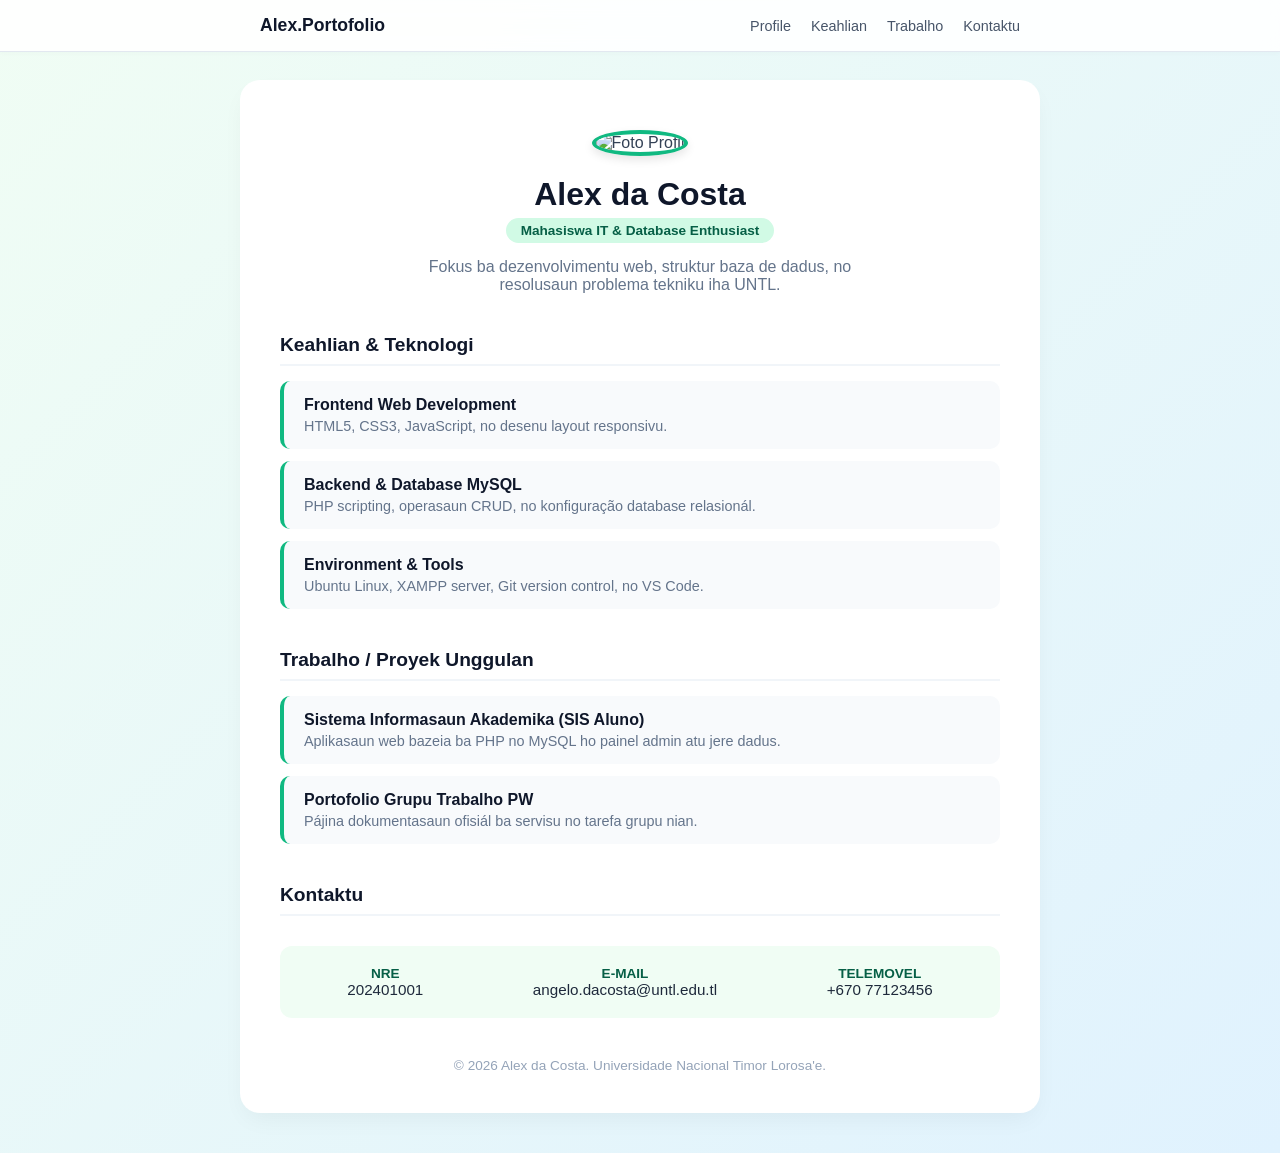
==== index.html @ 005ca025 "Commit pertama portofolio" ====
<!DOCTYPE html>
<html lang="tet">
<head>
    <meta charset="UTF-8">
    <meta name="viewport" content="width=device-width, initial-scale=1.0">
    <title>Portofolio - Creative Style with Header</title>
    <style>
        * { margin: 0; padding: 0; box-sizing: border-box; font-family: 'Segoe UI', Tahoma, sans-serif; scroll-behavior: smooth; }
        body { background: linear-gradient(135deg, #f0fdf4 0%, #e0f2fe 100%); color: #334155; min-height: 100vh; padding-top: 80px; padding-bottom: 40px; }
        
        /* Header Navigasi */
        header { background: rgba(255, 255, 255, 0.9); backdrop-filter: blur(10px); position: fixed; width: 100%; top: 0; z-index: 1000; border-bottom: 1px solid #e2e8f0; box-shadow: 0 2px 4px rgba(0,0,0,0.02); }
        nav { display: flex; justify-content: space-between; align-items: center; max-width: 800px; margin: 0 auto; padding: 15px 20px; }
        .logo { font-weight: 700; color: #0f172a; font-size: 1.1rem; }
        nav ul { display: flex; list-style: none; gap: 20px; }
        nav ul li a { text-decoration: none; color: #475569; font-size: 0.9rem; font-weight: 500; transition: color 0.3s; }
        nav ul li a:hover { color: #10b981; }

        /* Wrapper Utama */
        .wrapper { max-width: 800px; margin: 0 auto; background: #ffffff; border-radius: 20px; box-shadow: 0 10px 25px -5px rgba(0,0,0,0.05); padding: 40px; }
        
        /* Bagian Profil */
        .profile-header { text-align: center; margin-bottom: 40px; padding-top: 10px; }
        .profile-pic { width: 130px; height: 130px; border-radius: 50%; object-fit: cover; border: 4px solid #10b981; margin-bottom: 20px; box-shadow: 0 4px 10px rgba(0,0,0,0.1); }
        .profile-header h1 { font-size: 2rem; color: #0f172a; margin-bottom: 5px; }
        .badge { display: inline-block; background: #d1fae5; color: #065f46; padding: 5px 15px; border-radius: 20px; font-size: 0.85rem; font-weight: 600; margin-bottom: 15px; }
        .profile-header p { color: #64748b; font-size: 1rem; max-width: 500px; margin: 0 auto; }
        
        .section-title { font-size: 1.2rem; color: #0f172a; border-bottom: 2px solid #f1f5f9; padding-bottom: 8px; margin: 40px 0 15px; font-weight: 700; }
        .list-group { display: flex; flex-direction: column; gap: 12px; }
        .list-item { background: #f8fafc; padding: 15px 20px; border-radius: 10px; border-left: 4px solid #10b981; }
        .list-item h4 { color: #0f172a; font-size: 1rem; margin-bottom: 4px; }
        .list-item p { color: #64748b; font-size: 0.9rem; }
        
        /* Bagian Kontak */
        .contact-info { display: flex; justify-content: space-around; background: #f0fdf4; padding: 20px; border-radius: 12px; text-align: center; margin-top: 30px; flex-wrap: wrap; gap: 15px; }
        .contact-info div p:first-child { font-weight: 600; color: #065f46; font-size: 0.85rem; text-transform: uppercase; }
        .contact-info div p:last-child { color: #1e293b; font-size: 0.95rem; }
        
        .footer-note { text-align: center; margin-top: 40px; color: #94a3b8; font-size: 0.85rem; }
    </style>
</head>
<body>

    <!-- Header dengan Menu Navigasi -->
    <header>
        <nav>
            <div class="logo">Alex.Portofolio</div>
            <ul>
                <li><a href="#profile">Profile</a></li>
                <li><a href="#keahlian">Keahlian</a></li>
                <li><a href="#trabalho">Trabalho</a></li>
                <li><a href="#kontaktu">Kontaktu</a></li>
            </ul>
        </nav>
    </header>

    <div class="wrapper">
        <!-- Bagian Profile -->
        <section id="profile" class="profile-header">
            <img src="https://images.unsplash.com/photo-1500648767791-00dcc994a43e?w=400&h=400&fit=crop&crop=faces" alt="Foto Profil" class="profile-pic">
            <h1>Alex da Costa</h1>
            <span class="badge">Mahasiswa IT & Database Enthusiast</span>
            <p>Fokus ba dezenvolvimentu web, struktur baza de dadus, no resolusaun problema tekniku iha UNTL.</p>
        </section>

        <!-- Bagian Keahlian -->
        <section id="keahlian">
            <div class="section-title">Keahlian & Teknologi</div>
            <div class="list-group">
                <div class="list-item">
                    <h4>Frontend Web Development</h4>
                    <p>HTML5, CSS3, JavaScript, no desenu layout responsivu.</p>
                </div>
                <div class="list-item">
                    <h4>Backend & Database MySQL</h4>
                    <p>PHP scripting, operasaun CRUD, no konfiguração database relasionál.</p>
                </div>
                <div class="list-item">
                    <h4>Environment & Tools</h4>
                    <p>Ubuntu Linux, XAMPP server, Git version control, no VS Code.</p>
                </div>
            </div>
        </section>

        <!-- Bagian Trabalho (Proyek) -->
        <section id="trabalho">
            <div class="section-title">Trabalho / Proyek Unggulan</div>
            <div class="list-group">
                <div class="list-item">
                    <h4>Sistema Informasaun Akademika (SIS Aluno)</h4>
                    <p>Aplikasaun web bazeia ba PHP no MySQL ho painel admin atu jere dadus.</p>
                </div>
                <div class="list-item">
                    <h4>Portofolio Grupu Trabalho PW</h4>
                    <p>Pájina dokumentasaun ofisiál ba servisu no tarefa grupu nian.</p>
                </div>
            </div>
        </section>

        <!-- Bagian Kontaktu -->
        <section id="kontaktu">
            <div class="section-title">Kontaktu</div>
            <div class="contact-info">
                <div>
                    <p>NRE</p>
                    <p>202401001</p>
                </div>
                <div>
                    <p>E-mail</p>
                    <p>angelo.dacosta@untl.edu.tl</p>
                </div>
                <div>
                    <p>Telemovel</p>
                    <p>+670 77123456</p>
                </div>
            </div>
        </section>

        <div class="footer-note">
            <p>&copy; 2026 Alex da Costa. Universidade Nacional Timor Lorosa'e.</p>
        </div>
    </div>

</body>
</html>
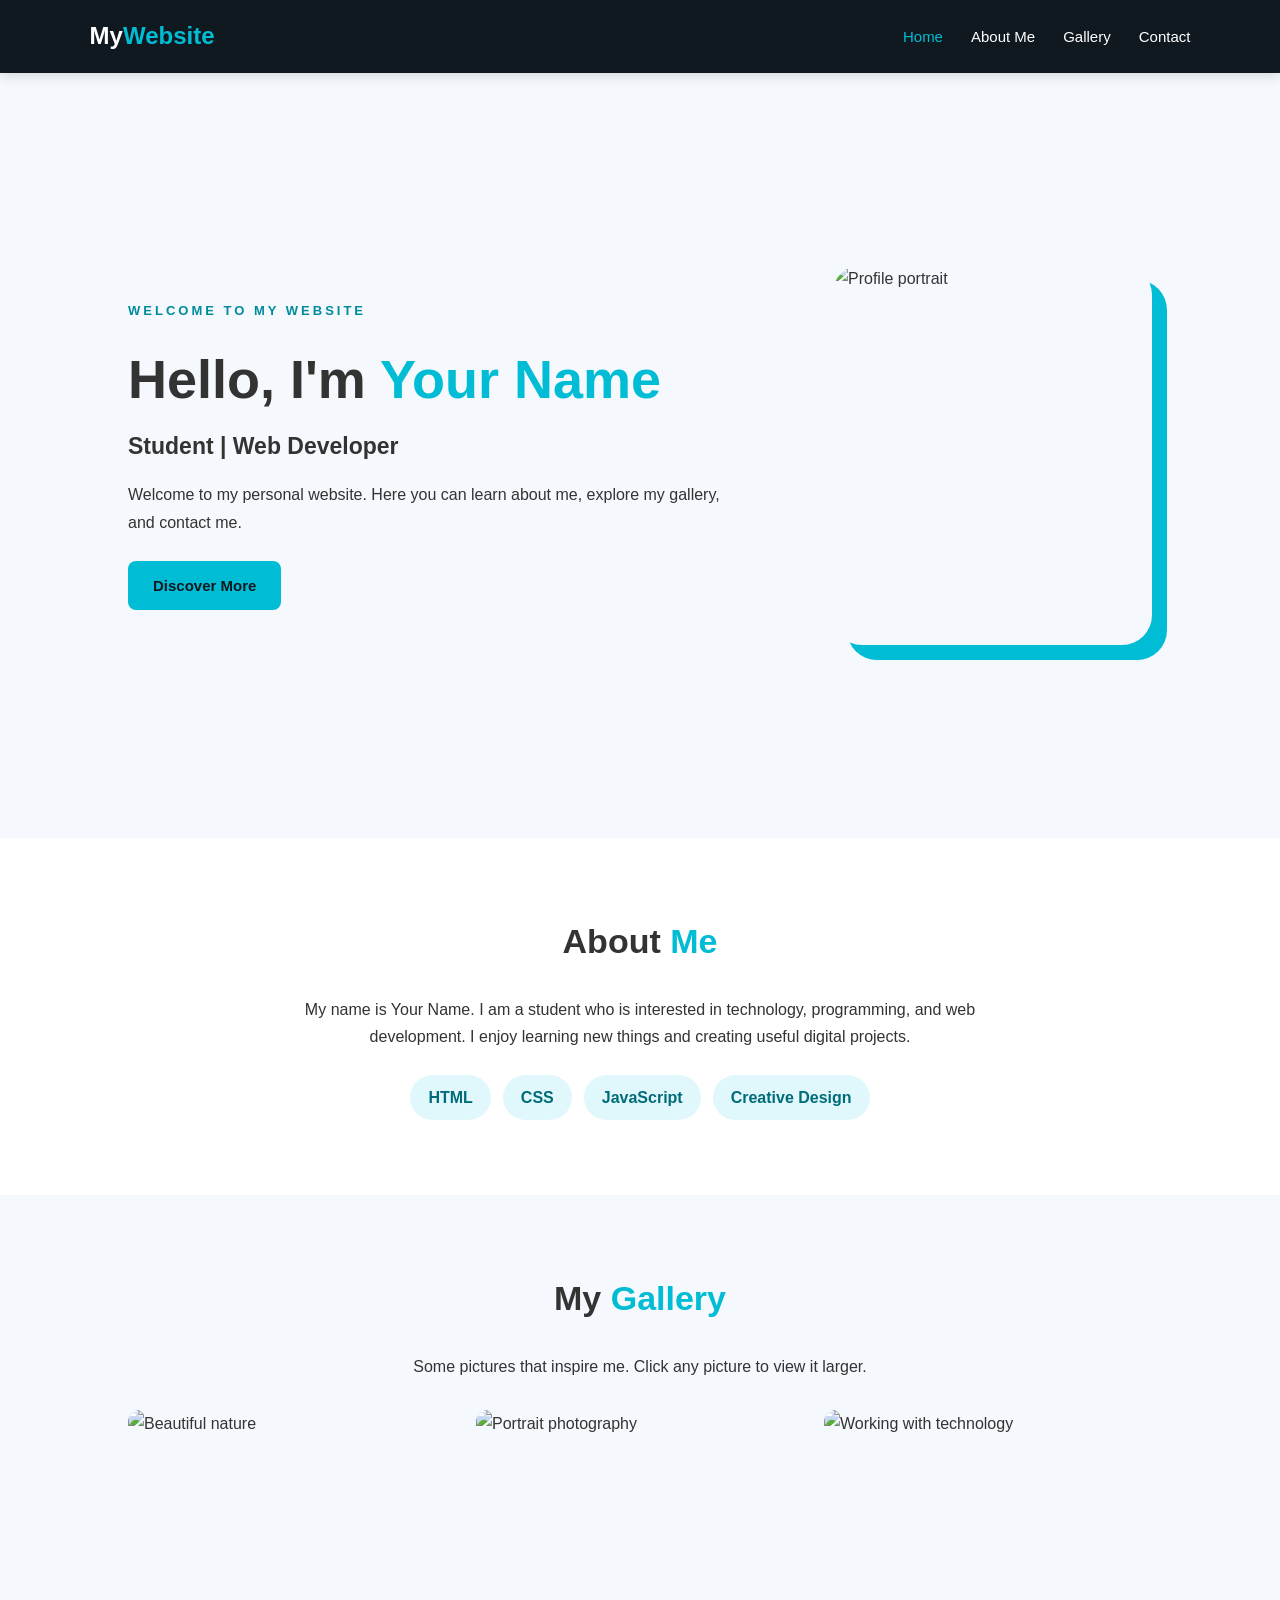
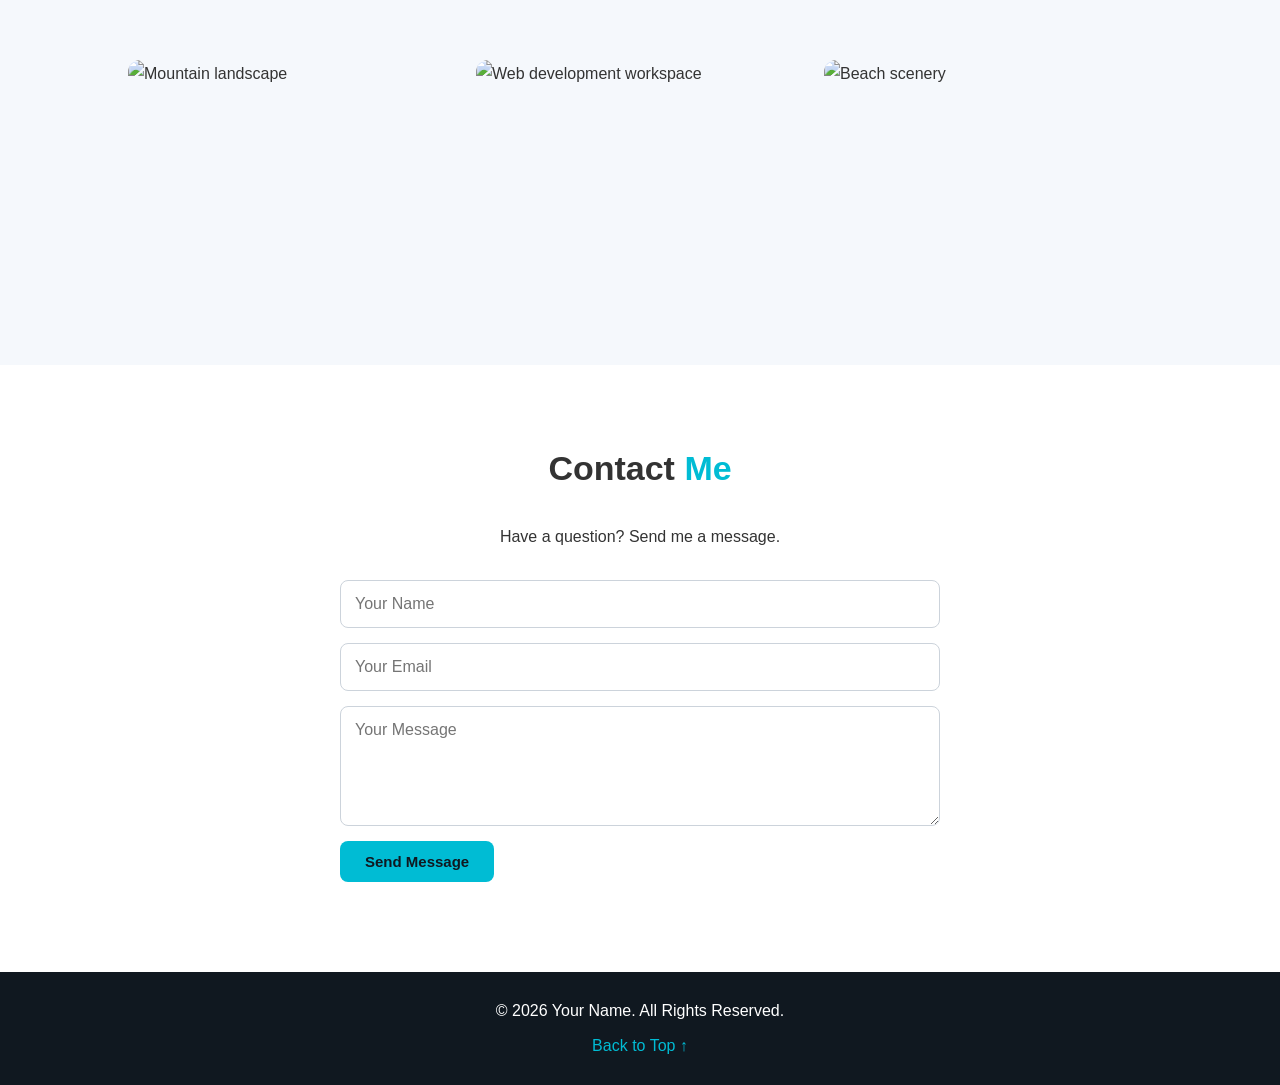
==== commit eafe123a: "update web" ====
--- a/index.html
+++ b/index.html
@@ -1,126 +1,142 @@
+
 <!DOCTYPE html>
-<html lang="tet">
+<html lang="en">
 <head>
     <meta charset="UTF-8">
     <meta name="viewport" content="width=device-width, initial-scale=1.0">
-    <title>Portofolio - Creative Style with Header</title>
-    <style>
-        * { margin: 0; padding: 0; box-sizing: border-box; font-family: 'Segoe UI', Tahoma, sans-serif; scroll-behavior: smooth; }
-        body { background: linear-gradient(135deg, #f0fdf4 0%, #e0f2fe 100%); color: #334155; min-height: 100vh; padding-top: 80px; padding-bottom: 40px; }
-        
-        /* Header Navigasi */
-        header { background: rgba(255, 255, 255, 0.9); backdrop-filter: blur(10px); position: fixed; width: 100%; top: 0; z-index: 1000; border-bottom: 1px solid #e2e8f0; box-shadow: 0 2px 4px rgba(0,0,0,0.02); }
-        nav { display: flex; justify-content: space-between; align-items: center; max-width: 800px; margin: 0 auto; padding: 15px 20px; }
-        .logo { font-weight: 700; color: #0f172a; font-size: 1.1rem; }
-        nav ul { display: flex; list-style: none; gap: 20px; }
-        nav ul li a { text-decoration: none; color: #475569; font-size: 0.9rem; font-weight: 500; transition: color 0.3s; }
-        nav ul li a:hover { color: #10b981; }
-
-        /* Wrapper Utama */
-        .wrapper { max-width: 800px; margin: 0 auto; background: #ffffff; border-radius: 20px; box-shadow: 0 10px 25px -5px rgba(0,0,0,0.05); padding: 40px; }
-        
-        /* Bagian Profil */
-        .profile-header { text-align: center; margin-bottom: 40px; padding-top: 10px; }
-        .profile-pic { width: 130px; height: 130px; border-radius: 50%; object-fit: cover; border: 4px solid #10b981; margin-bottom: 20px; box-shadow: 0 4px 10px rgba(0,0,0,0.1); }
-        .profile-header h1 { font-size: 2rem; color: #0f172a; margin-bottom: 5px; }
-        .badge { display: inline-block; background: #d1fae5; color: #065f46; padding: 5px 15px; border-radius: 20px; font-size: 0.85rem; font-weight: 600; margin-bottom: 15px; }
-        .profile-header p { color: #64748b; font-size: 1rem; max-width: 500px; margin: 0 auto; }
-        
-        .section-title { font-size: 1.2rem; color: #0f172a; border-bottom: 2px solid #f1f5f9; padding-bottom: 8px; margin: 40px 0 15px; font-weight: 700; }
-        .list-group { display: flex; flex-direction: column; gap: 12px; }
-        .list-item { background: #f8fafc; padding: 15px 20px; border-radius: 10px; border-left: 4px solid #10b981; }
-        .list-item h4 { color: #0f172a; font-size: 1rem; margin-bottom: 4px; }
-        .list-item p { color: #64748b; font-size: 0.9rem; }
-        
-        /* Bagian Kontak */
-        .contact-info { display: flex; justify-content: space-around; background: #f0fdf4; padding: 20px; border-radius: 12px; text-align: center; margin-top: 30px; flex-wrap: wrap; gap: 15px; }
-        .contact-info div p:first-child { font-weight: 600; color: #065f46; font-size: 0.85rem; text-transform: uppercase; }
-        .contact-info div p:last-child { color: #1e293b; font-size: 0.95rem; }
-        
-        .footer-note { text-align: center; margin-top: 40px; color: #94a3b8; font-size: 0.85rem; }
-    </style>
+    <title>My Personal Website</title>
+    <link rel="stylesheet" href="style.css">
 </head>
 <body>
 
-    <!-- Header dengan Menu Navigasi -->
-    <header>
-        <nav>
-            <div class="logo">Alex.Portofolio</div>
-            <ul>
-                <li><a href="#profile">Profile</a></li>
-                <li><a href="#keahlian">Keahlian</a></li>
-                <li><a href="#trabalho">Trabalho</a></li>
-                <li><a href="#kontaktu">Kontaktu</a></li>
-            </ul>
+    <!-- Navigation -->
+    <header class="header">
+        <a href="#home" class="logo">My<span>Website</span></a>
+
+        <button class="menu-toggle"
+                id="menu-toggle"
+                aria-label="Open navigation menu"
+                aria-expanded="false"
+                aria-controls="navbar">
+            ☰
+        </button>
+
+        <nav class="navbar" id="navbar">
+            <a href="#home" class="nav-link active">Home</a>
+            <a href="#about" class="nav-link">About Me</a>
+            <a href="#gallery" class="nav-link">Gallery</a>
+            <a href="#contact" class="nav-link">Contact</a>
         </nav>
     </header>
 
-    <div class="wrapper">
-        <!-- Bagian Profile -->
-        <section id="profile" class="profile-header">
-            <img src="https://images.unsplash.com/photo-1500648767791-00dcc994a43e?w=400&h=400&fit=crop&crop=faces" alt="Foto Profil" class="profile-pic">
-            <h1>Alex da Costa</h1>
-            <span class="badge">Mahasiswa IT & Database Enthusiast</span>
-            <p>Fokus ba dezenvolvimentu web, struktur baza de dadus, no resolusaun problema tekniku iha UNTL.</p>
-        </section>
+    <!-- Home -->
+    <section id="home" class="home">
+        <div class="home-content">
+            <p class="subtitle">WELCOME TO MY WEBSITE</p>
+            <h1>Hello, I'm <span>Your Name</span></h1>
+            <h2>Student | Web Developer</h2>
+            <p>
+                Welcome to my personal website.
+                Here you can learn about me, explore my gallery,
+                and contact me.
+            </p>
+            <a href="#about" class="btn">Discover More</a>
+        </div>
 
-        <!-- Bagian Keahlian -->
-        <section id="keahlian">
-            <div class="section-title">Keahlian & Teknologi</div>
-            <div class="list-group">
-                <div class="list-item">
-                    <h4>Frontend Web Development</h4>
-                    <p>HTML5, CSS3, JavaScript, no desenu layout responsivu.</p>
-                </div>
-                <div class="list-item">
-                    <h4>Backend & Database MySQL</h4>
-                    <p>PHP scripting, operasaun CRUD, no konfiguração database relasionál.</p>
-                </div>
-                <div class="list-item">
-                    <h4>Environment & Tools</h4>
-                    <p>Ubuntu Linux, XAMPP server, Git version control, no VS Code.</p>
-                </div>
+        <div class="home-image">
+            <img
+                src="https://images.unsplash.com/photo-1534528741775-53994a69daeb?auto=format&fit=crop&w=700&q=80"
+                alt="Profile portrait">
+        </div>
+    </section>
+
+    <!-- About Me -->
+    <section id="about" class="section about">
+        <h2 class="section-title">About <span>Me</span></h2>
+
+        <div class="about-content">
+            <p>
+                My name is Your Name. I am a student who is interested
+                in technology, programming, and web development.
+                I enjoy learning new things and creating useful
+                digital projects.
+            </p>
+
+            <div class="skills">
+                <span>HTML</span>
+                <span>CSS</span>
+                <span>JavaScript</span>
+                <span>Creative Design</span>
             </div>
-        </section>
+        </div>
+    </section>
 
-        <!-- Bagian Trabalho (Proyek) -->
-        <section id="trabalho">
-            <div class="section-title">Trabalho / Proyek Unggulan</div>
-            <div class="list-group">
-                <div class="list-item">
-                    <h4>Sistema Informasaun Akademika (SIS Aluno)</h4>
-                    <p>Aplikasaun web bazeia ba PHP no MySQL ho painel admin atu jere dadus.</p>
-                </div>
-                <div class="list-item">
-                    <h4>Portofolio Grupu Trabalho PW</h4>
-                    <p>Pájina dokumentasaun ofisiál ba servisu no tarefa grupu nian.</p>
-                </div>
-            </div>
-        </section>
+    <!-- Gallery -->
+    <section id="gallery" class="section gallery">
+        <h2 class="section-title">My <span>Gallery</span></h2>
+        <p class="section-description">
+            Some pictures that inspire me.
+            Click any picture to view it larger.
+        </p>
 
-        <!-- Bagian Kontaktu -->
-        <section id="kontaktu">
-            <div class="section-title">Kontaktu</div>
-            <div class="contact-info">
-                <div>
-                    <p>NRE</p>
-                    <p>202401001</p>
-                </div>
-                <div>
-                    <p>E-mail</p>
-                    <p>angelo.dacosta@untl.edu.tl</p>
-                </div>
-                <div>
-                    <p>Telemovel</p>
-                    <p>+670 77123456</p>
-                </div>
-            </div>
-        </section>
+        <div class="gallery-grid">
+            <img src="https://images.unsplash.com/photo-1500530855697-b586d89ba3ee?auto=format&fit=crop&w=700&q=80"
+                 alt="Beautiful nature" class="gallery-item">
 
-        <div class="footer-note">
-            <p>&copy; 2026 Alex da Costa. Universidade Nacional Timor Lorosa'e.</p>
+            <img src="https://images.unsplash.com/photo-1517841905240-472988babdf9?auto=format&fit=crop&w=700&q=80"
+                 alt="Portrait photography" class="gallery-item">
+
+            <img src="https://images.unsplash.com/photo-1516321318423-f06f85e504b3?auto=format&fit=crop&w=700&q=80"
+                 alt="Working with technology" class="gallery-item">
+
+            <img src="https://images.unsplash.com/photo-1470770841072-f978cf4d019e?auto=format&fit=crop&w=700&q=80"
+                 alt="Mountain landscape" class="gallery-item">
+
+            <img src="https://images.unsplash.com/photo-1498050108023-c5249f4df085?auto=format&fit=crop&w=700&q=80"
+                 alt="Web development workspace" class="gallery-item">
+
+            <img src="https://images.unsplash.com/photo-1507525428034-b723cf961d3e?auto=format&fit=crop&w=700&q=80"
+                 alt="Beach scenery" class="gallery-item">
         </div>
+    </section>
+
+    <!-- Image Lightbox -->
+    <div class="lightbox" id="lightbox" role="dialog"
+         aria-label="Enlarged gallery image" aria-modal="true" hidden>
+        <button class="lightbox-close" id="lightbox-close"
+                aria-label="Close image">&times;</button>
+        <img id="lightbox-image" src="" alt="">
     </div>
 
+    <!-- Contact -->
+    <section id="contact" class="section contact">
+        <h2 class="section-title">Contact <span>Me</span></h2>
+        <p class="section-description">
+            Have a question? Send me a message.
+        </p>
+
+        <form id="contact-form" class="contact-form">
+            <input type="text" id="name"
+                   placeholder="Your Name" required>
+
+            <input type="email" id="email"
+                   placeholder="Your Email" required>
+
+            <textarea id="message" rows="5"
+                      placeholder="Your Message" required></textarea>
+
+            <button type="submit" class="btn">Send Message</button>
+            <p id="form-status" role="status" aria-live="polite"></p>
+        </form>
+    </section>
+
+    <!-- Footer -->
+    <footer class="footer">
+        <p>&copy; <span id="year"></span> Your Name.
+           All Rights Reserved.</p>
+        <a href="#home">Back to Top ↑</a>
+    </footer>
+
+    <script src="script.js"></script>
 </body>
 </html>
--- a/style.css
+++ b/style.css
@@ -0,0 +1,418 @@
+
+/* General settings */
+* {
+    margin: 0;
+    padding: 0;
+    box-sizing: border-box;
+    scroll-behavior: smooth;
+}
+
+:root {
+    --primary: #00bcd4;
+    --dark: #101820;
+    --light: #f5f8fc;
+    --text: #333;
+}
+
+body {
+    font-family: Arial, Helvetica, sans-serif;
+    background: var(--light);
+    color: var(--text);
+    line-height: 1.7;
+}
+
+a {
+    text-decoration: none;
+}
+
+img {
+    max-width: 100%;
+    display: block;
+}
+
+/* Header and navigation */
+.header {
+    background: var(--dark);
+    color: white;
+    padding: 16px 7%;
+    display: flex;
+    justify-content: space-between;
+    align-items: center;
+    position: sticky;
+    top: 0;
+    z-index: 100;
+    box-shadow: 0 3px 12px #0002;
+}
+
+.logo {
+    color: white;
+    font-size: 24px;
+    font-weight: bold;
+}
+
+.logo span,
+.home-content h1 span,
+.section-title span {
+    color: var(--primary);
+}
+
+.navbar {
+    display: flex;
+    gap: 28px;
+}
+
+.nav-link {
+    color: white;
+    font-size: 15px;
+    transition: color 0.3s;
+}
+
+.nav-link:hover,
+.nav-link.active {
+    color: var(--primary);
+}
+
+.menu-toggle {
+    display: none;
+    border: 0;
+    background: transparent;
+    color: white;
+    font-size: 28px;
+    cursor: pointer;
+}
+
+/* Home */
+.home {
+    min-height: 85vh;
+    padding: 70px 10%;
+    display: flex;
+    align-items: center;
+    justify-content: space-between;
+    gap: 50px;
+}
+
+.home-content {
+    max-width: 600px;
+}
+
+.subtitle {
+    color: #008b9d;
+    letter-spacing: 3px;
+    font-size: 13px;
+    font-weight: bold;
+}
+
+.home-content h1 {
+    font-size: clamp(32px, 5vw, 54px);
+    line-height: 1.2;
+    margin: 15px 0;
+}
+
+.home-content h2 {
+    font-size: 23px;
+    margin-bottom: 15px;
+}
+
+.home-content p {
+    margin-bottom: 25px;
+}
+
+.home-image img {
+    width: 320px;
+    height: 380px;
+    object-fit: cover;
+    border-radius: 30px;
+    box-shadow: 15px 15px 0 var(--primary);
+}
+
+.btn {
+    display: inline-block;
+    padding: 12px 25px;
+    background: var(--primary);
+    color: var(--dark);
+    border: none;
+    border-radius: 8px;
+    font-size: 15px;
+    font-weight: bold;
+    cursor: pointer;
+    transition: transform 0.3s, background 0.3s;
+}
+
+.btn:hover {
+    background: #00a0b5;
+    transform: translateY(-3px);
+}
+
+/* Common section */
+.section {
+    padding: 75px 10%;
+    scroll-margin-top: 75px;
+}
+
+.section-title {
+    font-size: 34px;
+    text-align: center;
+    margin-bottom: 25px;
+}
+
+.section-description {
+    text-align: center;
+    margin: 0 auto 30px;
+    max-width: 600px;
+}
+
+/* About */
+.about {
+    background: white;
+}
+
+.about-content {
+    max-width: 750px;
+    margin: auto;
+    text-align: center;
+}
+
+.skills {
+    display: flex;
+    justify-content: center;
+    flex-wrap: wrap;
+    gap: 12px;
+    margin-top: 25px;
+}
+
+.skills span {
+    background: #e0f8fb;
+    color: #006c7a;
+    padding: 9px 18px;
+    border-radius: 25px;
+    font-weight: bold;
+}
+
+/* Gallery */
+.gallery-grid {
+    display: grid;
+    grid-template-columns: repeat(3, minmax(0, 1fr));
+    gap: 20px;
+}
+
+.gallery-item {
+    width: 100%;
+    height: 230px;
+    object-fit: cover;
+    border-radius: 12px;
+    cursor: pointer;
+    transition: transform 0.3s, box-shadow 0.3s;
+}
+
+.gallery-item:hover {
+    transform: scale(1.03);
+    box-shadow: 0 8px 20px #0002;
+}
+
+/* Lightbox */
+.lightbox {
+    position: fixed;
+    inset: 0;
+    background: #000e;
+    z-index: 200;
+    display: flex;
+    align-items: center;
+    justify-content: center;
+    padding: 50px 20px;
+}
+
+.lightbox[hidden] {
+    display: none;
+}
+
+.lightbox img {
+    max-width: 90%;
+    max-height: 85vh;
+    object-fit: contain;
+    border-radius: 10px;
+}
+
+.lightbox-close {
+    position: absolute;
+    top: 15px;
+    right: 25px;
+    color: white;
+    background: transparent;
+    border: none;
+    font-size: 42px;
+    cursor: pointer;
+}
+
+/* Contact */
+.contact {
+    background: white;
+}
+
+.contact-form {
+    max-width: 600px;
+    margin: auto;
+    display: flex;
+    flex-direction: column;
+    gap: 15px;
+}
+
+.contact-form input,
+.contact-form textarea {
+    width: 100%;
+    padding: 14px;
+    border: 1px solid #ccd3db;
+    border-radius: 8px;
+    font-family: inherit;
+    font-size: 16px;
+}
+
+.contact-form input:focus,
+.contact-form textarea:focus {
+    outline: 2px solid var(--primary);
+    border-color: transparent;
+}
+
+.contact-form textarea {
+    resize: vertical;
+}
+
+.contact-form .btn {
+    align-self: flex-start;
+}
+
+#form-status {
+    overflow-wrap: anywhere;
+}
+
+/* Footer */
+.footer {
+    padding: 25px 7%;
+    background: var(--dark);
+    color: white;
+    text-align: center;
+}
+
+.footer a {
+    display: inline-block;
+    color: var(--primary);
+    margin-top: 8px;
+}
+
+/* Tablet */
+@media (max-width: 900px) {
+    .header {
+        padding: 15px 5%;
+    }
+
+    .home {
+        padding: 60px 7%;
+        gap: 35px;
+    }
+
+    .home-image img {
+        width: 260px;
+        height: 320px;
+    }
+
+    .section {
+        padding: 60px 7%;
+    }
+
+    .gallery-grid {
+        grid-template-columns: repeat(2, minmax(0, 1fr));
+    }
+}
+
+/* Mobile */
+@media (max-width: 650px) {
+    .header {
+        padding: 14px 5%;
+    }
+
+    .logo {
+        font-size: 21px;
+    }
+
+    .menu-toggle {
+        display: block;
+    }
+
+    .navbar {
+        display: none;
+        position: absolute;
+        top: 100%;
+        left: 0;
+        right: 0;
+        background: var(--dark);
+        padding: 15px 5% 22px;
+        flex-direction: column;
+        gap: 0;
+    }
+
+    .navbar.open {
+        display: flex;
+    }
+
+    .nav-link {
+        padding: 12px 0;
+        border-bottom: 1px solid #ffffff20;
+    }
+
+    .home {
+        min-height: auto;
+        padding: 55px 7%;
+        flex-direction: column-reverse;
+        text-align: center;
+        gap: 35px;
+    }
+
+    .home-image img {
+        width: 220px;
+        height: 260px;
+        margin: auto;
+        box-shadow: 9px 9px 0 var(--primary);
+    }
+
+    .home-content h1 {
+        font-size: 36px;
+    }
+
+    .home-content h2 {
+        font-size: 20px;
+    }
+
+    .section {
+        padding: 55px 7%;
+    }
+
+    .section-title {
+        font-size: 29px;
+    }
+
+    .gallery-grid {
+        grid-template-columns: 1fr;
+        gap: 15px;
+    }
+
+    .gallery-item {
+        height: 240px;
+    }
+
+    .contact-form .btn {
+        width: 100%;
+    }
+
+    .footer {
+        font-size: 14px;
+    }
+}
+
+/* Reduce motion when requested */
+@media (prefers-reduced-motion: reduce) {
+    *,
+    *::before,
+    *::after {
+        scroll-behavior: auto !important;
+        transition: none !important;
+    }
+}
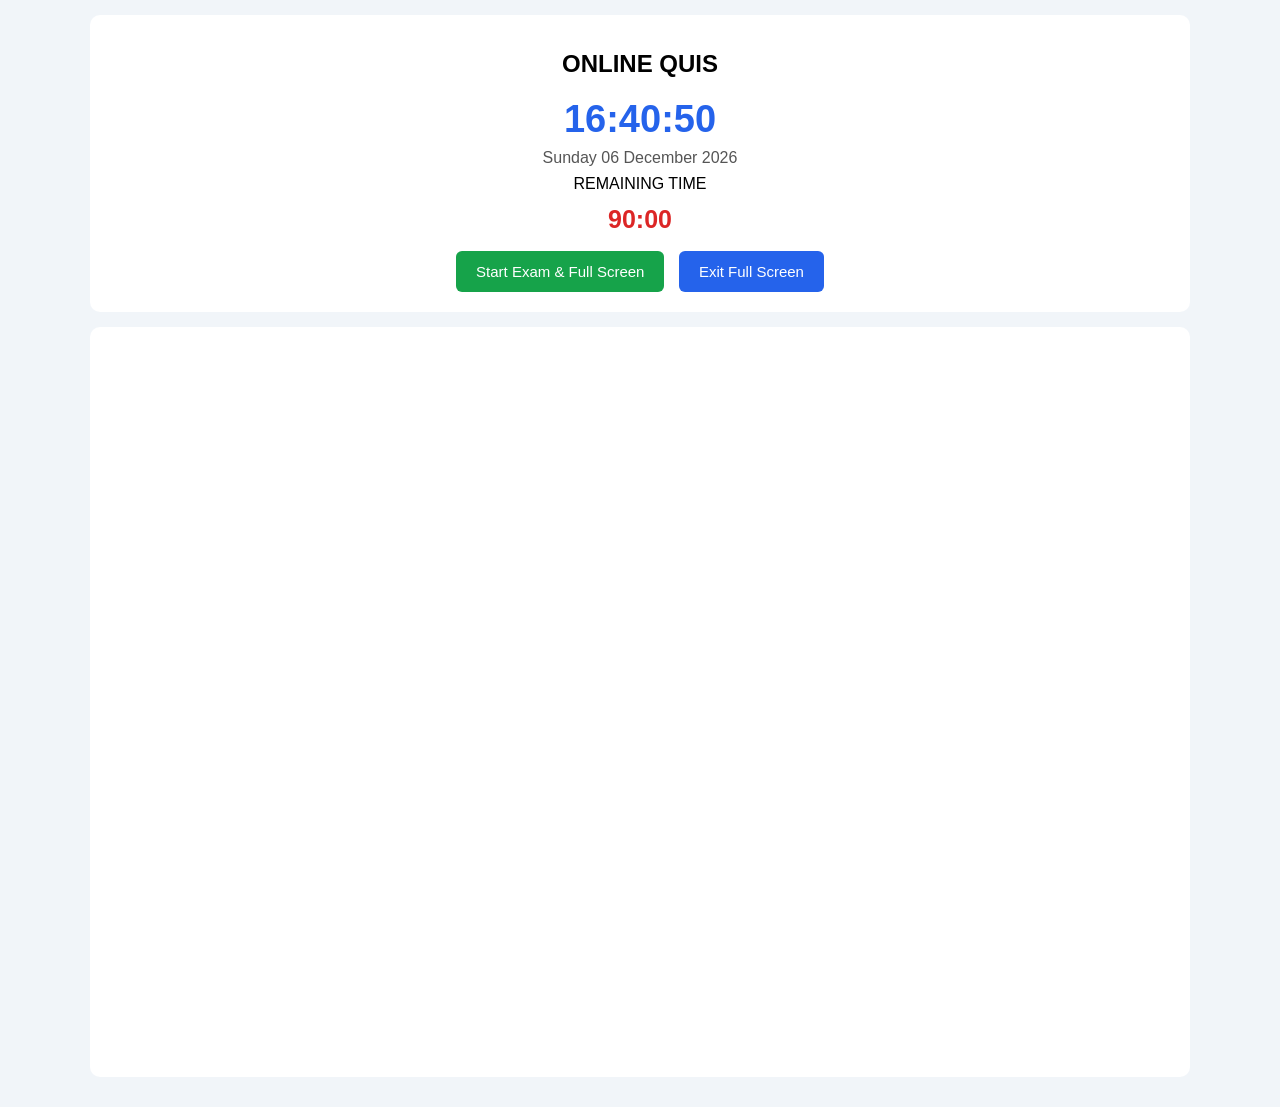
==== commit 4e385754: "Create index.html" ====
--- a/index.html
+++ b/index.html
@@ -1,142 +1,310 @@
-
 <!DOCTYPE html>
 <html lang="en">
 <head>
-    <meta charset="UTF-8">
-    <meta name="viewport" content="width=device-width, initial-scale=1.0">
-    <title>My Personal Website</title>
-    <link rel="stylesheet" href="style.css">
+<meta charset="UTF-8">
+<meta name="viewport" content="width=device-width, initial-scale=1.0">
+
+<title>Online Examination</title>
+
+<style>
+* {
+    box-sizing: border-box;
+}
+
+body {
+    margin: 0;
+    padding: 15px;
+    font-family: Arial, sans-serif;
+    background: #f1f5f9;
+}
+
+/* Header */
+.header {
+    text-align: center;
+    padding: 15px;
+    background: white;
+    max-width: 1100px;
+    margin: auto;
+    border-radius: 10px;
+}
+
+/* Clock */
+#clock {
+    font-size: 38px;
+    font-weight: bold;
+    color: #2563eb;
+}
+
+#date {
+    color: #555;
+    margin: 8px;
+}
+
+/* Countdown */
+#timer {
+    font-size: 25px;
+    font-weight: bold;
+    color: #dc2626;
+    margin: 12px;
+}
+
+/* Buttons */
+button {
+    padding: 12px 20px;
+    border: none;
+    border-radius: 6px;
+    cursor: pointer;
+    color: white;
+    background: #2563eb;
+    margin: 5px;
+    font-size: 15px;
+}
+
+button:hover {
+    opacity: 0.85;
+}
+
+#startBtn {
+    background: #16a34a;
+}
+
+/* Warning */
+#warning {
+    display: none;
+    background: #fee2e2;
+    color: #991b1b;
+    padding: 12px;
+    margin: 12px auto;
+    max-width: 1100px;
+    text-align: center;
+    border-radius: 6px;
+    font-weight: bold;
+}
+
+/* Form */
+.form-container {
+    max-width: 1100px;
+    height: 750px;
+    margin: 15px auto;
+    background: white;
+    border-radius: 10px;
+    overflow: hidden;
+}
+
+iframe {
+    width: 100%;
+    height: 100%;
+    border: none;
+}
+
+@media(max-width: 768px) {
+    #clock {
+        font-size: 30px;
+    }
+
+    .form-container {
+        height: 700px;
+    }
+}
+</style>
 </head>
+
 <body>
 
-    <!-- Navigation -->
-    <header class="header">
-        <a href="#home" class="logo">My<span>Website</span></a>
-
-        <button class="menu-toggle"
-                id="menu-toggle"
-                aria-label="Open navigation menu"
-                aria-expanded="false"
-                aria-controls="navbar">
-            ☰
-        </button>
-
-        <nav class="navbar" id="navbar">
-            <a href="#home" class="nav-link active">Home</a>
-            <a href="#about" class="nav-link">About Me</a>
-            <a href="#gallery" class="nav-link">Gallery</a>
-            <a href="#contact" class="nav-link">Contact</a>
-        </nav>
-    </header>
-
-    <!-- Home -->
-    <section id="home" class="home">
-        <div class="home-content">
-            <p class="subtitle">WELCOME TO MY WEBSITE</p>
-            <h1>Hello, I'm <span>Your Name</span></h1>
-            <h2>Student | Web Developer</h2>
-            <p>
-                Welcome to my personal website.
-                Here you can learn about me, explore my gallery,
-                and contact me.
-            </p>
-            <a href="#about" class="btn">Discover More</a>
-        </div>
-
-        <div class="home-image">
-            <img
-                src="https://images.unsplash.com/photo-1534528741775-53994a69daeb?auto=format&fit=crop&w=700&q=80"
-                alt="Profile portrait">
-        </div>
-    </section>
-
-    <!-- About Me -->
-    <section id="about" class="section about">
-        <h2 class="section-title">About <span>Me</span></h2>
-
-        <div class="about-content">
-            <p>
-                My name is Your Name. I am a student who is interested
-                in technology, programming, and web development.
-                I enjoy learning new things and creating useful
-                digital projects.
-            </p>
-
-            <div class="skills">
-                <span>HTML</span>
-                <span>CSS</span>
-                <span>JavaScript</span>
-                <span>Creative Design</span>
-            </div>
-        </div>
-    </section>
-
-    <!-- Gallery -->
-    <section id="gallery" class="section gallery">
-        <h2 class="section-title">My <span>Gallery</span></h2>
-        <p class="section-description">
-            Some pictures that inspire me.
-            Click any picture to view it larger.
-        </p>
-
-        <div class="gallery-grid">
-            <img src="https://images.unsplash.com/photo-1500530855697-b586d89ba3ee?auto=format&fit=crop&w=700&q=80"
-                 alt="Beautiful nature" class="gallery-item">
-
-            <img src="https://images.unsplash.com/photo-1517841905240-472988babdf9?auto=format&fit=crop&w=700&q=80"
-                 alt="Portrait photography" class="gallery-item">
-
-            <img src="https://images.unsplash.com/photo-1516321318423-f06f85e504b3?auto=format&fit=crop&w=700&q=80"
-                 alt="Working with technology" class="gallery-item">
-
-            <img src="https://images.unsplash.com/photo-1470770841072-f978cf4d019e?auto=format&fit=crop&w=700&q=80"
-                 alt="Mountain landscape" class="gallery-item">
-
-            <img src="https://images.unsplash.com/photo-1498050108023-c5249f4df085?auto=format&fit=crop&w=700&q=80"
-                 alt="Web development workspace" class="gallery-item">
-
-            <img src="https://images.unsplash.com/photo-1507525428034-b723cf961d3e?auto=format&fit=crop&w=700&q=80"
-                 alt="Beach scenery" class="gallery-item">
-        </div>
-    </section>
-
-    <!-- Image Lightbox -->
-    <div class="lightbox" id="lightbox" role="dialog"
-         aria-label="Enlarged gallery image" aria-modal="true" hidden>
-        <button class="lightbox-close" id="lightbox-close"
-                aria-label="Close image">&times;</button>
-        <img id="lightbox-image" src="" alt="">
-    </div>
-
-    <!-- Contact -->
-    <section id="contact" class="section contact">
-        <h2 class="section-title">Contact <span>Me</span></h2>
-        <p class="section-description">
-            Have a question? Send me a message.
-        </p>
-
-        <form id="contact-form" class="contact-form">
-            <input type="text" id="name"
-                   placeholder="Your Name" required>
-
-            <input type="email" id="email"
-                   placeholder="Your Email" required>
-
-            <textarea id="message" rows="5"
-                      placeholder="Your Message" required></textarea>
-
-            <button type="submit" class="btn">Send Message</button>
-            <p id="form-status" role="status" aria-live="polite"></p>
-        </form>
-    </section>
-
-    <!-- Footer -->
-    <footer class="footer">
-        <p>&copy; <span id="year"></span> Your Name.
-           All Rights Reserved.</p>
-        <a href="#home">Back to Top ↑</a>
-    </footer>
-
-    <script src="script.js"></script>
+<div class="header">
+
+    <h2>ONLINE QUIS</h2>
+
+    <!-- Live Clock -->
+    <div id="clock">00:00:00</div>
+    <div id="date"></div>
+
+    <!-- Countdown -->
+    <div>REMAINING TIME</div>
+    <div id="timer">60:00</div>
+
+    <button id="startBtn" onclick="startExam()">
+        Start Exam & Full Screen
+    </button>
+
+<!--
+    <button onclick="enterFullscreen()">
+        Full Screen
+    </button>
+-->
+    <button onclick="exitFullscreen()">
+        Exit Full Screen
+    </button>
+
+</div>
+
+<!-- Warning -->
+<div id="warning">
+    WARNING! You have exited Full Screen mode.
+    Please return to Full Screen.
+</div>
+
+<!-- Google Form -->
+<div class="form-container">
+
+    <iframe
+        src="https://forms.gle/W4XwBPRQNxeyjzDZA"
+        loading="lazy">
+    </iframe>
+
+</div>
+
+<script>
+
+// ==========================
+// LIVE CLOCK
+// ==========================
+
+function updateClock() {
+
+    const now = new Date();
+
+    document.getElementById("clock").textContent =
+        now.toLocaleTimeString("en-GB", {
+            timeZone: "Asia/Dili",
+            hour: "2-digit",
+            minute: "2-digit",
+            second: "2-digit"
+        });
+
+    document.getElementById("date").textContent =
+        now.toLocaleDateString("en-GB", {
+            timeZone: "Asia/Dili",
+            weekday: "long",
+            day: "2-digit",
+            month: "long",
+            year: "numeric"
+        });
+}
+
+updateClock();
+setInterval(updateClock, 1000);
+
+
+// ==========================
+// COUNTDOWN TIMER
+// ==========================
+
+let duration = 90 * 60;
+let remaining = duration;
+let countdown = null;
+let examStarted = false;
+
+function showTimer() {
+
+    let minutes = Math.floor(remaining / 60);
+    let seconds = remaining % 60;
+
+    document.getElementById("timer").textContent =
+        String(minutes).padStart(2, "0") + ":" +
+        String(seconds).padStart(2, "0");
+}
+
+function startCountdown() {
+
+    if (countdown !== null) return;
+
+    countdown = setInterval(function() {
+
+        if (remaining > 0) {
+
+            remaining--;
+            showTimer();
+
+        } else {
+
+            clearInterval(countdown);
+            countdown = null;
+
+            document.getElementById("timer").textContent =
+                "TIME IS UP!";
+
+            alert("Your examination time has finished!");
+
+        }
+
+    }, 1000);
+}
+
+
+// ==========================
+// START EXAM
+// ==========================
+
+async function startExam() {
+
+    if (examStarted) return;
+
+    examStarted = true;
+
+    document.getElementById("startBtn").disabled = true;
+
+    startCountdown();
+
+    try {
+        await document.documentElement.requestFullscreen();
+    } catch (error) {
+        alert("Full Screen unavailable. Please use the Full Screen button.");
+    }
+}
+
+
+// ==========================
+// FULL SCREEN
+// ==========================
+
+async function enterFullscreen() {
+
+    if (!document.fullscreenElement) {
+
+        try {
+            await document.documentElement.requestFullscreen();
+        } catch (error) {
+            alert("Unable to enter Full Screen.");
+        }
+
+    }
+}
+
+function exitFullscreen() {
+
+    if (document.fullscreenElement) {
+        document.exitFullscreen();
+    }
+
+}
+
+
+// ==========================
+// WARNING WHEN EXIT FULLSCREEN
+// ==========================
+
+document.addEventListener("fullscreenchange", function() {
+
+    const warning = document.getElementById("warning");
+
+    if (examStarted && !document.fullscreenElement) {
+
+        warning.style.display = "block";
+
+    } else {
+
+        warning.style.display = "none";
+
+    }
+
+});
+
+
+// Initial timer
+showTimer();
+
+</script>
+
 </body>
 </html>
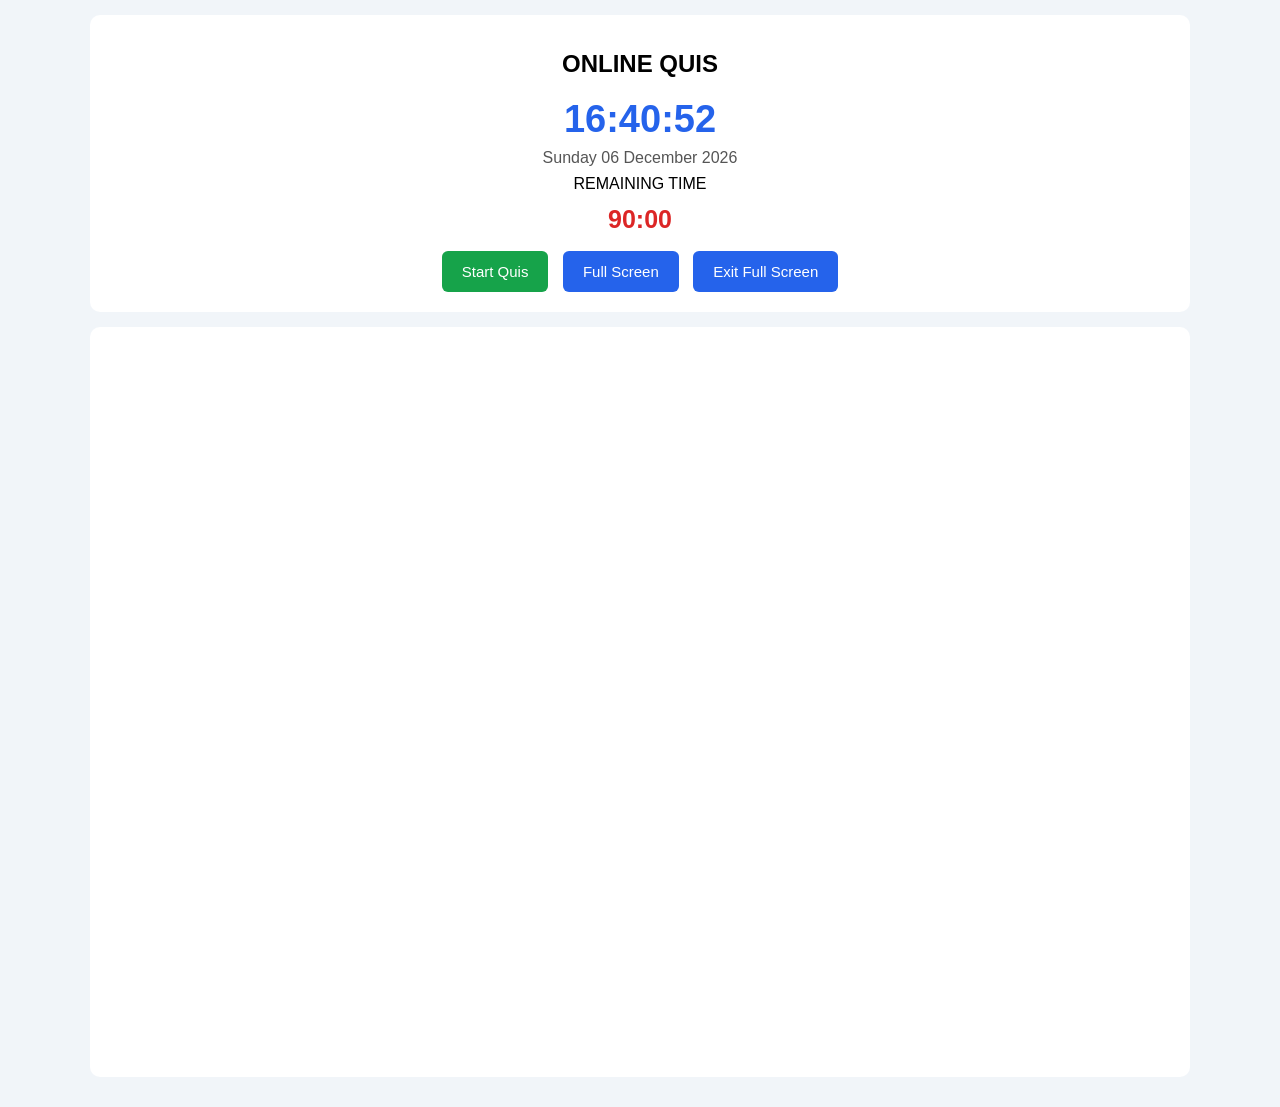
==== commit a9177d73: "Update index.html" ====
--- a/index.html
+++ b/index.html
@@ -4,7 +4,7 @@
 <meta charset="UTF-8">
 <meta name="viewport" content="width=device-width, initial-scale=1.0">
 
-<title>Online Examination</title>
+<title>Online Quis</title>
 
 <style>
 * {
@@ -121,17 +121,17 @@
 
     <!-- Countdown -->
     <div>REMAINING TIME</div>
-    <div id="timer">60:00</div>
+    <div id="timer">90:00</div>
 
     <button id="startBtn" onclick="startExam()">
-        Start Exam & Full Screen
+        Start Quis
     </button>
 
-<!--
+
     <button onclick="enterFullscreen()">
         Full Screen
     </button>
--->
+
     <button onclick="exitFullscreen()">
         Exit Full Screen
     </button>
